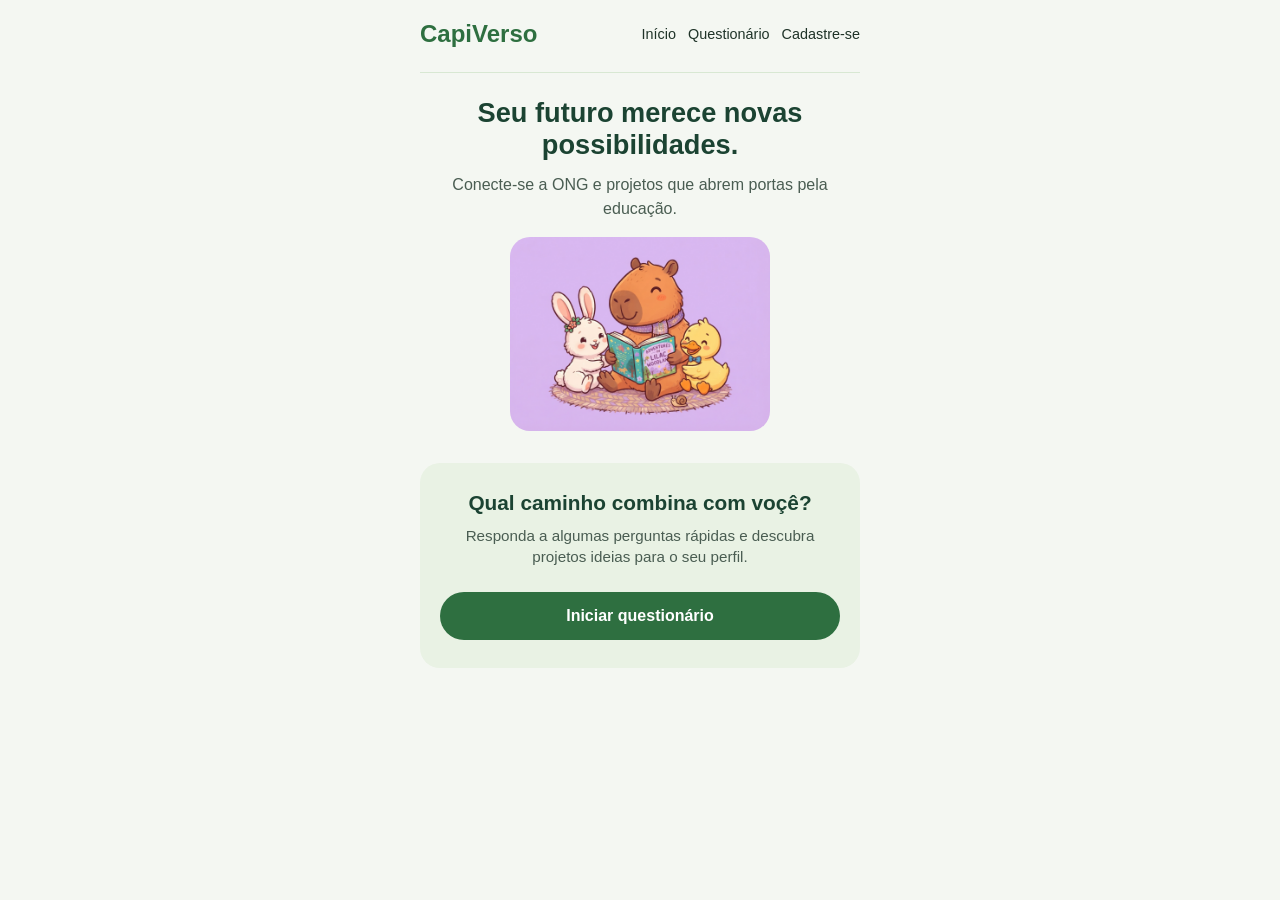
==== index.html @ ae4f09d4 "Add files via upload" ====
<!DOCTYPE html>
<html lang="pt-br">
<head>
    <meta charset="UTF-8">
    <meta name="viewport" content="width=device-width, initial-scale=1.0">
    <title>CapiVerso</title>
    <link rel="stylesheet" href="CSS/style.css">
</head>
<body>
    <header>
        <div class="logo">CapiVerso</div>
        <nav>
            <a href="index.html">Início</a>
            <a href="quiz.html">Questionário</a>
            <a href="cadastro.html">Cadastre-se</a>
        </nav>
    </header>

    <main>
        <section class="hero">
            <h1>Seu futuro merece novas possibilidades.</h1>
            <p>Conecte-se a ONG e projetos que abrem portas pela educação.</p>
            <img src="IMG/capivara.png" alt=" Capivara lendo com amigos" class="img-capivara">
        </section>

    <section class="card-quiz">
        <h2>Qual caminho combina com voçê?</h2>
        <p>Responda a algumas perguntas rápidas e descubra projetos ideias para o seu perfil.</p>
        <a href="quiz.html" class="btn-iniciar">Iniciar questionário</a>
        </section>
    </main>
</body>
</html>
---- CSS/style.css ----
* {
    margin: 0;
    padding: 0;
    box-sizing: border-box;
    font-family: 'Segoe UI', Tahoma, Geneva, Verdana, sans-serif;
}

body {
    background-color: #f4f7f2;
    color: #1f3328;
    max-width: 480px;
    margin: 0 auto;
    padding: 20px;
}

header {
    display: flex;
    justify-content: space-between;
    align-items: center;
    padding-bottom: 24px;
    border-bottom: 1px solid #d8e8d3;
    margin-bottom: 24px;
}

.logo {
    font-size: 1.5rem;
    font-weight: bold;
    color: #2e6f40;
}

nav {
    display: flex;
    gap: 12px;
}

nav a {
    text-decoration: none;
    color: #1f3328;
    font-size: 0.9rem;
    font-weight: 500;
}

nav a:hover {
    color: #2e6f40;
}

.hero {
    text-align: center;
    margin-bottom: 28px;
}

.hero h1 {
    font-size: 1.7rem;
    color: #1b4332;
    margin-bottom: 12px;
}

.hero p {
    font-size: 1rem;
    color: #4a5d52;
    line-height: 1.5;
}

.card-quiz {
    background-color: #e9f2e4;
    padding: 28px 20px;
    border-radius: 20px;
    text-align: center;
}

.card-quiz h2 {
    font-size: 1.3rem;
    color: #1b4332;
    margin-bottom: 10px;
}

.card-quiz p {
    font-size: 0.95rem;
    color: #4a5d52;
    margin-bottom: 24px;
    line-height: 1.4;
}

.btn-iniciar {
    display: block;
    background-color: #2e6f40;
    color: #ffffff;
    text-decoration: none;
    padding: 15px;
    border-radius: 30px;
    font-weight: bold;
    font-size: 1rem;
}

.btn-iniciar:hover {
    background-color: #1b4332;
}

.img-capivara {
    width: 100%;
    max-width: 260px;
    border-radius: 20px;
    margin-top: 16px;
}
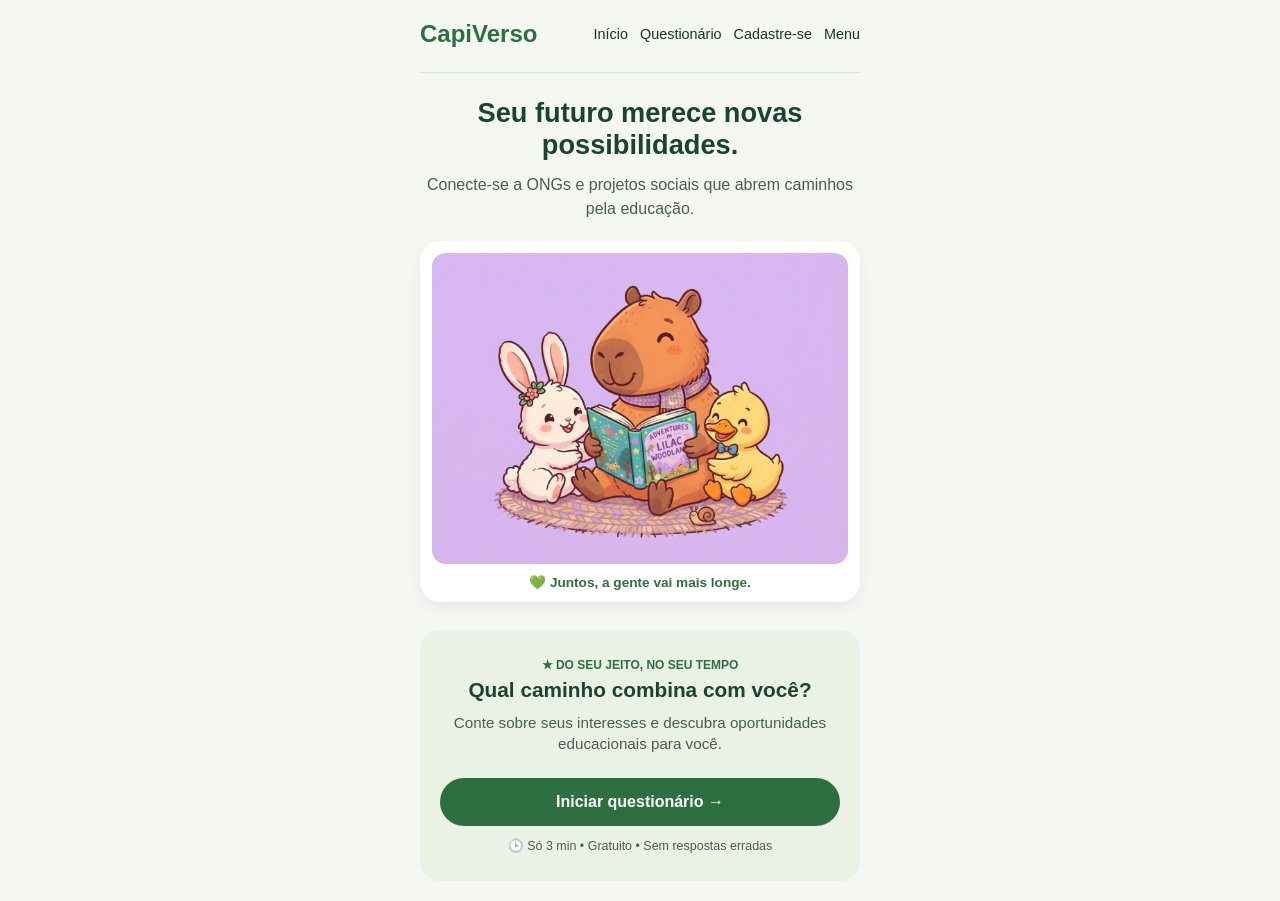
==== commit b90b30d8: "Add files via upload" ====
--- a/index.html
+++ b/index.html
@@ -13,20 +13,30 @@
             <a href="index.html">Início</a>
             <a href="quiz.html">Questionário</a>
             <a href="cadastro.html">Cadastre-se</a>
+            <a href="menu.html">Menu</a>
         </nav>
     </header>
 
     <main>
         <section class="hero">
             <h1>Seu futuro merece novas possibilidades.</h1>
-            <p>Conecte-se a ONG e projetos que abrem portas pela educação.</p>
-            <img src="IMG/capivara.png" alt=" Capivara lendo com amigos" class="img-capivara">
+            <p>Conecte-se a ONGs e projetos sociais que abrem caminhos pela educação.</p>
+
+            <div class="card-imagem">
+                <img src="IMG/capivara.png" alt="Capivara lendo com amigos" class="img-capivara">
+                <span class="legenda-capivara">💚 Juntos, a gente vai mais longe.</span>
+            </div>
         </section>
 
-    <section class="card-quiz">
-        <h2>Qual caminho combina com voçê?</h2>
-        <p>Responda a algumas perguntas rápidas e descubra projetos ideias para o seu perfil.</p>
-        <a href="quiz.html" class="btn-iniciar">Iniciar questionário</a>
+        <section class="card-quiz">
+            <span class="tag-topo">★ DO SEU JEITO, NO SEU TEMPO</span>
+            <h2>Qual caminho combina com você?</h2>
+            <p>Conte sobre seus interesses e descubra oportunidades educacionais para você.</p>
+            <a href="quiz.html" class="btn-iniciar">
+                <span>Iniciar questionário</span>
+                <span>→</span>
+            </a>
+            <span class="info-rodape">🕒 Só 3 min • Gratuito • Sem respostas erradas</span>
         </section>
     </main>
 </body>
--- a/CSS/style.css
+++ b/CSS/style.css
@@ -96,9 +96,39 @@
     background-color: #1b4332;
 }
 
+.card-imagem {
+    background-color: #ffffff;
+    padding: 12px;
+    border-radius: 20px;
+    box-shadow: 0 6px 16px rgba(0, 0, 0, 0.06);
+    margin-top: 20px;
+}
+
 .img-capivara {
     width: 100%;
-    max-width: 260px;
-    border-radius: 20px;
-    margin-top: 16px;
+    border-radius: 14px;
+    display: block;
+}
+
+.legenda-capivara {
+    display: block;
+    font-size: 0.85rem;
+    font-weight: 600;
+    color: #2e6f40;
+    margin-top: 10px;
+}
+
+.tag-topo {
+    display: block;
+    font-size: 0.75rem;
+    font-weight: bold;
+    color: #2e6f40;
+    margin-bottom: 6px;
+}
+
+.info-rodape {
+    display: block;
+    font-size: 0.78rem;
+    color: #4a5d52;
+    margin-top: 12px;
 }
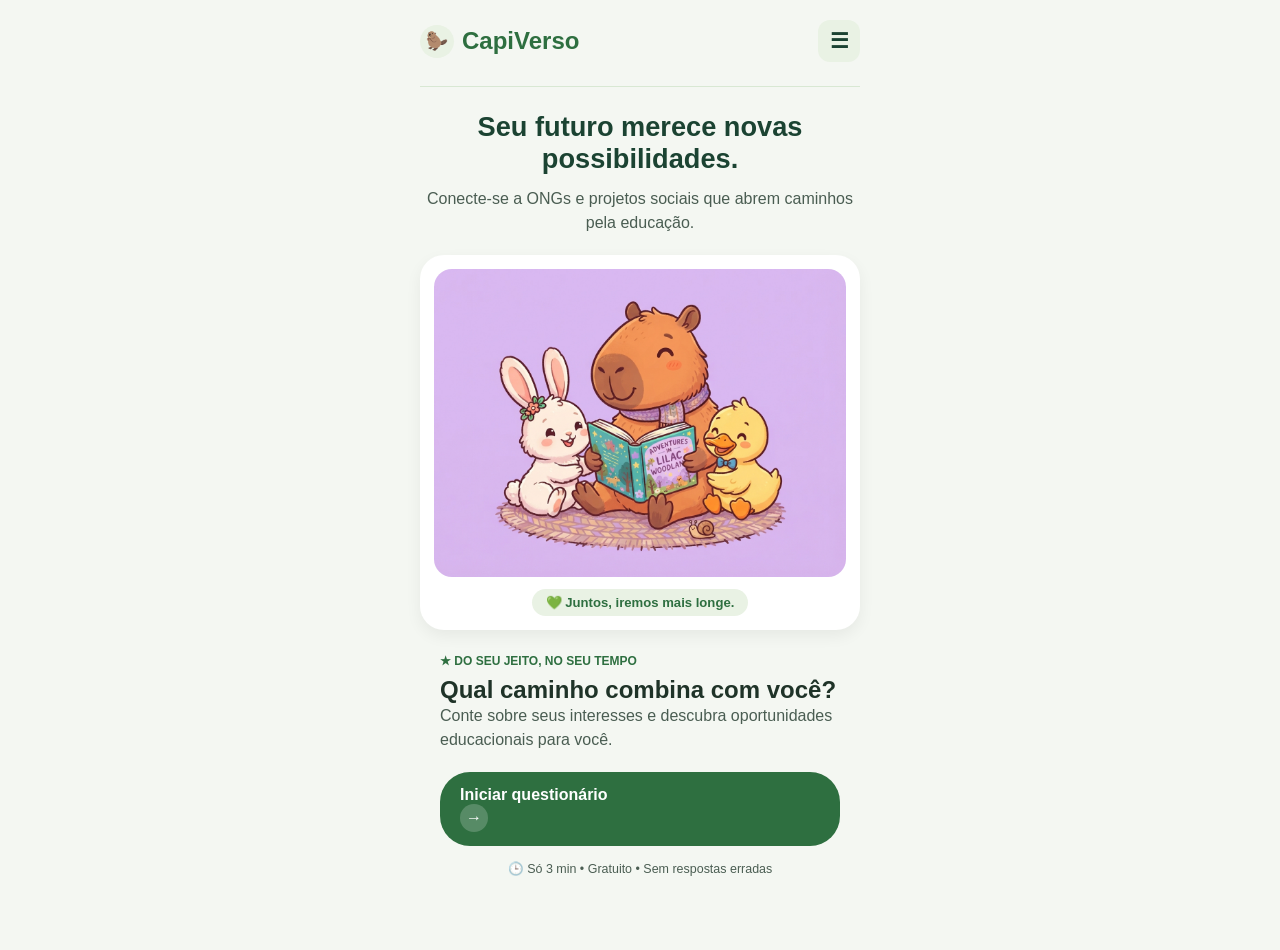
==== commit 206d70ba: "Add files via upload" ====
--- a/index.html
+++ b/index.html
@@ -7,14 +7,16 @@
     <link rel="stylesheet" href="CSS/style.css">
 </head>
 <body>
-    <header>
-        <div class="logo">CapiVerso</div>
-        <nav>
-            <a href="index.html">Início</a>
-            <a href="quiz.html">Questionário</a>
-            <a href="cadastro.html">Cadastre-se</a>
-            <a href="menu.html">Menu</a>
-        </nav>
+
+    <!-- menu de navegação topo -->
+    <header style="display: flex; justify-content: space-between; align-items: center; margin-bottom: 24px;">
+        <a href="index.html" class="logo" style="text-decoration: none; display: flex; align-items: center; gap: 8px;">
+            <span style="background-color: #e9f2e4; padding: 6px; border-radius: 50%; font-size: 1.1rem;">🦫</span>
+            <span>CapiVerso</span>
+        </a>
+        <a href="menu.html" title="Abrir menu" style="background-color: #e9f2e4; color: #1b4332; text-decoration: none; width: 42px; height: 42px; border-radius: 12px; display: flex; align-items: center; justify-content: center; font-size: 1.3rem; font-weight: bold;">
+            ☰
+        </a>
     </header>
 
     <main>
@@ -22,21 +24,29 @@
             <h1>Seu futuro merece novas possibilidades.</h1>
             <p>Conecte-se a ONGs e projetos sociais que abrem caminhos pela educação.</p>
 
-            <div class="card-imagem">
-                <img src="IMG/capivara.png" alt="Capivara lendo com amigos" class="img-capivara">
-                <span class="legenda-capivara">💚 Juntos, a gente vai mais longe.</span>
+            <section class="card-imagem" style="border-radius: 24px; padding: 14px;">
+            <img src="IMG/capivara.png" alt="Mascote CapiVerso lendo com amigos" style="width: 100%; display: block; border-radius: 18px;">
+            <div style="margin-top: 12px;">
+                <span style="background-color: #e9f2e4; color: #2e6f40; font-size: 0.82rem; font-weight: bold; padding: 6px 14px; border-radius: 20px; display: inline-block;">
+                    💚 Juntos, iremos mais longe.
+                </span>
             </div>
         </section>
 
-        <section class="card-quiz">
+        <!-- cartao que leva pro questionário -->
+        <section class="card-cta" style="border-radius: 24px; text-align: left; padding: 24px 20px;">
             <span class="tag-topo">★ DO SEU JEITO, NO SEU TEMPO</span>
-            <h2>Qual caminho combina com você?</h2>
-            <p>Conte sobre seus interesses e descubra oportunidades educacionais para você.</p>
-            <a href="quiz.html" class="btn-iniciar">
+            <h2 style="margin-top: 8px;">Qual caminho combina com você?</h2>
+            <p style="margin-bottom: 20px;">Conte sobre seus interesses e descubra oportunidades educacionais para você.</p>
+
+            <a href="quiz.html" class="btn-iniciar" style="width: 100%; justify-content: space-between; padding: 14px 20px; border-radius: 30px; box-sizing: border-box;">
                 <span>Iniciar questionário</span>
-                <span>→</span>
+                <span style="background-color: rgba(255,255,255,0.2); width: 28px; height: 28px; border-radius: 50%; display: flex; align-items: center; justify-content: center;">→</span>
             </a>
-            <span class="info-rodape">🕒 Só 3 min • Gratuito • Sem respostas erradas</span>
+
+            <p style="text-align: center; font-size: 0.78rem; color: #4a5d52; margin-top: 14px; margin-bottom: 0;">
+                🕒 Só 3 min • Gratuito • Sem respostas erradas
+            </p>
         </section>
     </main>
 </body>
